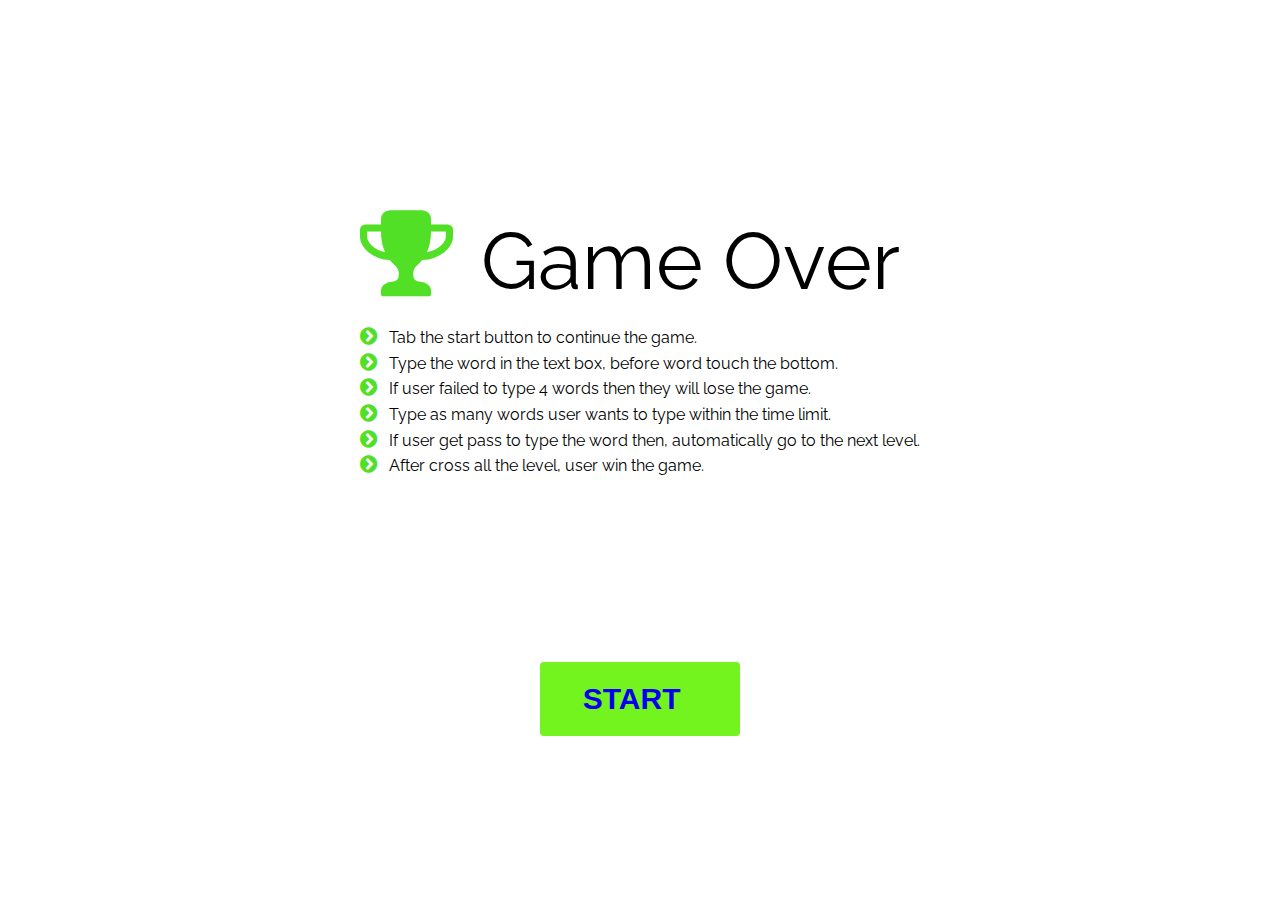
==== html/frontPage.html @ 439d22b0 "added the functionalities for typing game" ====
<!DOCTYPE html>
<html lang="en">

<head>
    <meta charset="UTF-8">
    <meta name="viewport" content="width=device-width, initial-scale=1.0">
    <title>Front Page</title>
    <link href='https://fonts.googleapis.com/css?family=Raleway:400,700' rel='stylesheet' type='text/css'>
    <link rel="stylesheet" href="animate.css">
    <link rel="stylesheet" href="main.css">
    <link rel="stylesheet" href="myProjects/webProject/icofont/css/icofont.min.css">
    <link rel="stylesheet" href="https://maxcdn.bootstrapcdn.com/font-awesome/4.4.0/css/font-awesome.min.css">



    <link rel="stylesheet" href="../css/frontPage.css">
</head>

<body>
    <embed src="/html/Kalimba.mp3" loop="true" autostart="true" width="2" height="0">
    <div class="main">
        <div class="ruleWrap">
        <div class="iconText"><i class="fa fa-trophy icon red"></i> Game Over </div>
        <div> <i class="fa fa-chevron-circle-right icon-small red "></i> Tab the start button to continue the game. </div>
        <div> <i class="fa fa-chevron-circle-right icon-small red "></i> Type the word in the text box, before word touch the bottom. </div>
        <div> <i class="fa fa-chevron-circle-right icon-small red "></i> If user failed to type 4 words then they will lose the game. </div>
        <div> <i class="fa fa-chevron-circle-right icon-small red "></i> Type as many words user wants to type within the time limit. </div>
        <div> <i class="fa fa-chevron-circle-right icon-small red "></i> If user get pass to type the word then, automatically go to the next level. </div>
        <div> <i class="fa fa-chevron-circle-right icon-small red "></i> After cross all the level, user win the game. </div>

        </div>
      
        <button class="button"><a href="index.html"><span>START</span></a></button>
    </div>
</body>

</html>
---- css/frontPage.css ----
* {
    box-sizing: border-box;
}

html,body {
  font-family: 'Raleway', sans-serif;
  width:100%;
  height: 100%;
  margin: 0;
  padding: 0;
  
}
/*------------------------------------------------ general----------------------------------- */
a{
    text-decoration: none;
}
i{
  margin-right: 8px;
}
.icon{
  font-size: 100px;
  color:lightgray;
}
.icon-small{
  font-size: 20px;
  
}
.red{
  color: rgb(82, 224, 39);
}

/* --------------------------------------------main part ---------------------------------- */
.main{

  display: flex;
  flex-direction: column;
  align-items: center;
  margin: auto;
  height: 100%;
  justify-content: space-evenly;
}

.main .ruleWrap div{
  line-height: 1.6;
  
}

.main .ruleWrap .iconText{
  font-size: 80px;
}

/* ---------------------------------   button styling  ---------------------------------------- */
.button {
  border-radius: 4px;
  background-color: #74f41e;
  border: none;
  color: rgb(10, 2, 2);
  text-align: center;
  font-size: 30px;
  font-weight: 600;
  padding: 20px;
  width: 200px;
  transition: all 0.3s;
  cursor: pointer;
  margin: 5px;
}

.button span {
  cursor: pointer;
  transition: 0.5s;
}

.button span:after {
  content: '\00bb';
  opacity: 0;
  top: 0;
  right: -15px;
  transition: 0.3s;
}

.button:hover span {
  padding-right: 20px;
}

.button:hover span:after {
  opacity: 1;
  right: 0;
}
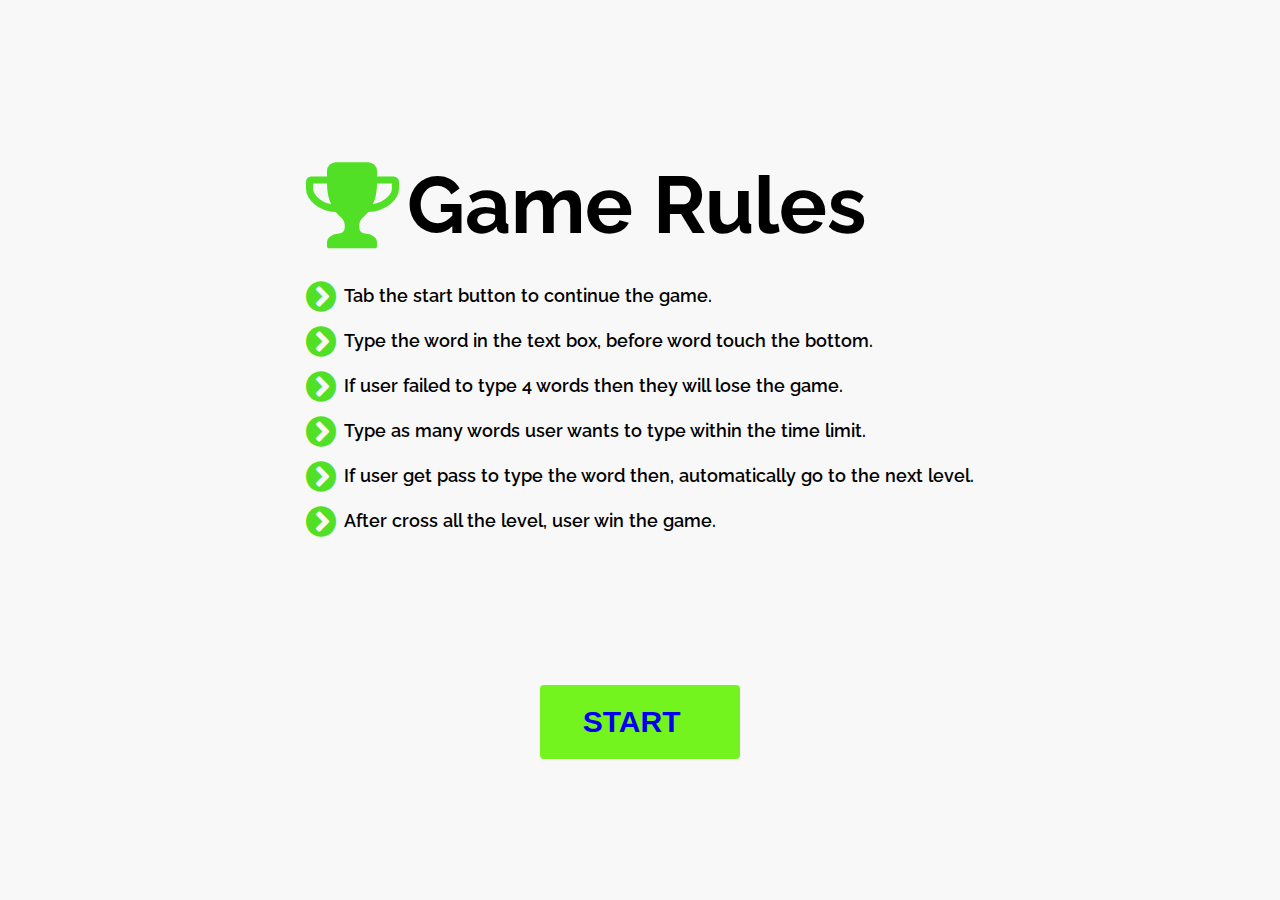
==== commit 6aa544ee: "level  1 implementation added" ====
--- a/html/frontPage.html
+++ b/html/frontPage.html
@@ -17,10 +17,10 @@
 </head>
 
 <body>
-    <embed src="/html/Kalimba.mp3" loop="true" autostart="true" width="2" height="0">
+    <!-- <embed src="/html/Kalimba.mp3" loop="true" autostart="true" width="2" height="0"> -->
     <div class="main">
         <div class="ruleWrap">
-        <div class="iconText"><i class="fa fa-trophy icon red"></i> Game Over </div>
+        <div class="iconText"><i class="fa fa-trophy icon red"></i> Game Rules </div>
         <div> <i class="fa fa-chevron-circle-right icon-small red "></i> Tab the start button to continue the game. </div>
         <div> <i class="fa fa-chevron-circle-right icon-small red "></i> Type the word in the text box, before word touch the bottom. </div>
         <div> <i class="fa fa-chevron-circle-right icon-small red "></i> If user failed to type 4 words then they will lose the game. </div>
--- a/css/frontPage.css
+++ b/css/frontPage.css
@@ -7,6 +7,7 @@
   width:100%;
   height: 100%;
   margin: 0;
+  background: #F8F8F8;
   padding: 0;
   
 }
@@ -22,7 +23,7 @@
   color:lightgray;
 }
 .icon-small{
-  font-size: 20px;
+  font-size: 35px;
   
 }
 .red{
@@ -31,7 +32,8 @@
 
 /* --------------------------------------------main part ---------------------------------- */
 .main{
-
+  /* background-image: url("../assests/background_image3.png"); */
+  
   display: flex;
   flex-direction: column;
   align-items: center;
@@ -42,11 +44,18 @@
 
 .main .ruleWrap div{
   line-height: 1.6;
-  
+  padding: 5px 0px;
+  font-weight: 600;
+  word-spacing: 1px;
+  font-size: 18px;
+  display: flex;
+  align-items: center;
 }
 
 .main .ruleWrap .iconText{
   font-size: 80px;
+  font-weight: 700;
+  
 }
 
 /* ---------------------------------   button styling  ---------------------------------------- */
@@ -54,7 +63,7 @@
   border-radius: 4px;
   background-color: #74f41e;
   border: none;
-  color: rgb(10, 2, 2);
+  color: white;
   text-align: center;
   font-size: 30px;
   font-weight: 600;
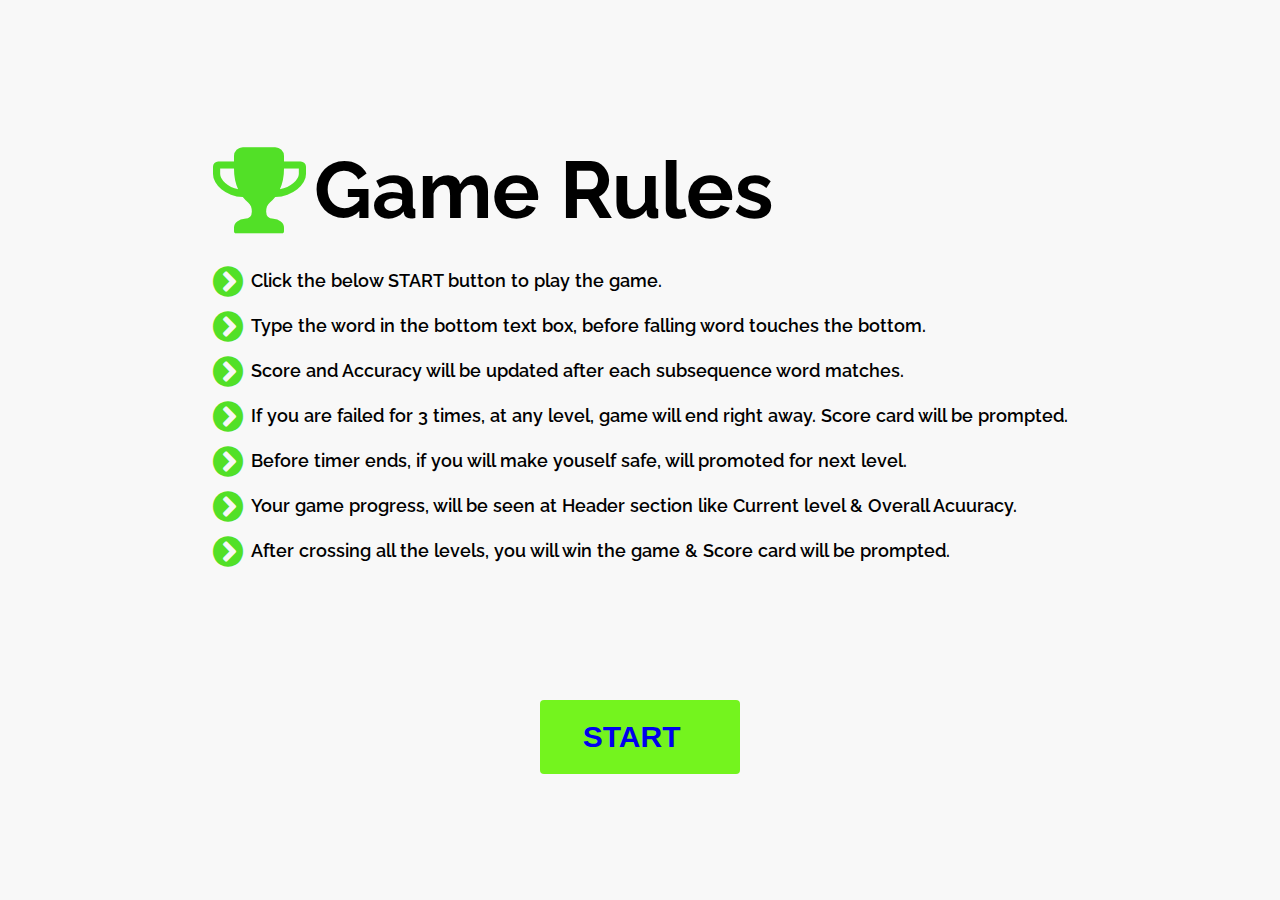
==== commit 290c4f17: "Added game Won condition." ====
--- a/html/frontPage.html
+++ b/html/frontPage.html
@@ -17,16 +17,16 @@
 </head>
 
 <body>
-    <!-- <embed src="/html/Kalimba.mp3" loop="true" autostart="true" width="2" height="0"> -->
     <div class="main">
         <div class="ruleWrap">
         <div class="iconText"><i class="fa fa-trophy icon red"></i> Game Rules </div>
-        <div> <i class="fa fa-chevron-circle-right icon-small red "></i> Tab the start button to continue the game. </div>
-        <div> <i class="fa fa-chevron-circle-right icon-small red "></i> Type the word in the text box, before word touch the bottom. </div>
-        <div> <i class="fa fa-chevron-circle-right icon-small red "></i> If user failed to type 4 words then they will lose the game. </div>
-        <div> <i class="fa fa-chevron-circle-right icon-small red "></i> Type as many words user wants to type within the time limit. </div>
-        <div> <i class="fa fa-chevron-circle-right icon-small red "></i> If user get pass to type the word then, automatically go to the next level. </div>
-        <div> <i class="fa fa-chevron-circle-right icon-small red "></i> After cross all the level, user win the game. </div>
+        <div> <i class="fa fa-chevron-circle-right icon-small red "></i> Click the below START button to play the game.</div>
+        <div> <i class="fa fa-chevron-circle-right icon-small red "></i> Type the word in the bottom text box, before falling word touches the bottom. </div>
+        <div> <i class="fa fa-chevron-circle-right icon-small red "></i> Score and Accuracy will be updated after each subsequence word matches.</div>
+        <div> <i class="fa fa-chevron-circle-right icon-small red "></i> If you are failed for 3 times, at any level, game will end right away. Score card will be prompted.</div>
+        <div> <i class="fa fa-chevron-circle-right icon-small red "></i> Before timer ends, if you will make youself safe, will promoted for next level. </div>
+        <div> <i class="fa fa-chevron-circle-right icon-small red "></i> Your game progress, will be seen at Header section like Current level & Overall Acuuracy.</div>
+        <div> <i class="fa fa-chevron-circle-right icon-small red "></i> After crossing all the levels, you will win the game & Score card will be prompted.</div>
 
         </div>
       
--- a/css/frontPage.css
+++ b/css/frontPage.css
@@ -72,6 +72,7 @@
   transition: all 0.3s;
   cursor: pointer;
   margin: 5px;
+  cursor: pointer;
 }
 
 .button span {
